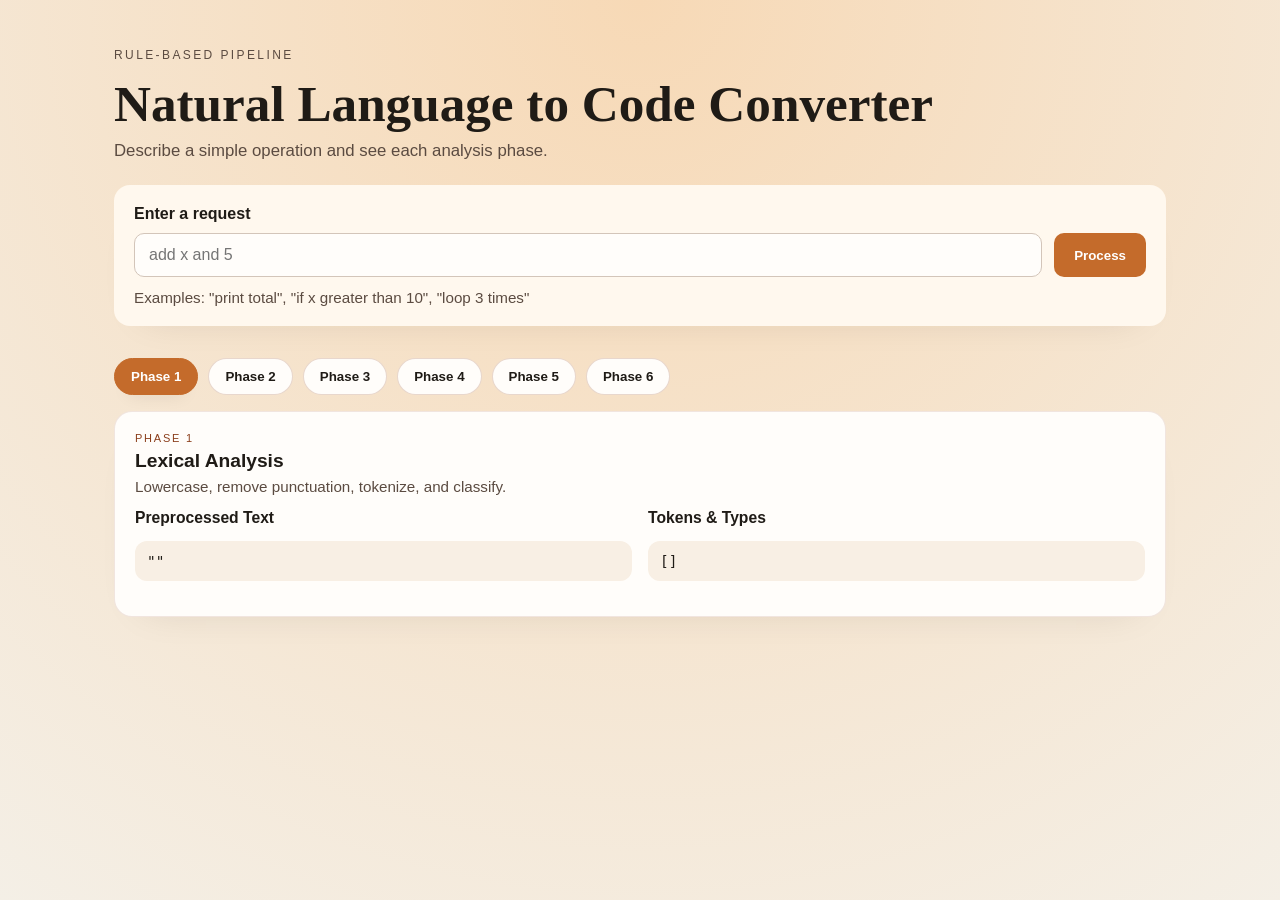
==== frontend/index.html @ 72171af0 "Basic Functionality" ====
<!DOCTYPE html>
<html lang="en">
  <head>
    <meta charset="UTF-8" />
    <meta name="viewport" content="width=device-width, initial-scale=1.0" />
    <title>Natural Language to Code Converter</title>
    <link rel="stylesheet" href="styles.css" />
  </head>
  <body>
    <main class="page">
      <section class="hero">
        <p class="eyebrow">Rule-Based Pipeline</p>
        <h1>Natural Language to Code Converter</h1>
        <p class="lede">Describe a simple operation and see each analysis phase.</p>
      </section>

      <section class="panel">
        <label for="sentence">Enter a request</label>
        <div class="input-row">
          <input id="sentence" type="text" placeholder="add x and 5" />
          <button id="submit">Process</button>
        </div>
        <p class="hint">Examples: "print total", "if x greater than 10", "loop 3 times"</p>
      </section>

      <section class="tabs">
        <div class="tab-list" role="tablist">
          <button class="tab-button is-active" data-tab="lexical" role="tab">Phase 1</button>
          <button class="tab-button" data-tab="syntax" role="tab">Phase 2</button>
          <button class="tab-button" data-tab="semantic" role="tab">Phase 3</button>
          <button class="tab-button" data-tab="intent" role="tab">Phase 4</button>
          <button class="tab-button" data-tab="ir" role="tab">Phase 5</button>
          <button class="tab-button" data-tab="code" role="tab">Phase 6</button>
        </div>

        <div class="tab-panels">
          <article class="tab-panel is-active" data-panel="lexical" role="tabpanel">
            <header>
              <p class="step-number">Phase 1</p>
              <h2>Lexical Analysis</h2>
              <p class="step-note">Lowercase, remove punctuation, tokenize, and classify.</p>
            </header>
            <div class="step-body">
              <div>
                <h3>Preprocessed Text</h3>
                <pre id="preprocessed">""</pre>
              </div>
              <div>
                <h3>Tokens &amp; Types</h3>
                <pre id="tokens">[]</pre>
              </div>
            </div>
          </article>

          <article class="tab-panel" data-panel="syntax" role="tabpanel" hidden>
            <header>
              <p class="step-number">Phase 2</p>
              <h2>Syntax Analysis</h2>
              <p class="step-note">Validate the token sequence against grammar rules.</p>
            </header>
            <div class="step-body">
              <pre id="syntax">{}</pre>
            </div>
          </article>

          <article class="tab-panel" data-panel="semantic" role="tabpanel" hidden>
            <header>
              <p class="step-number">Phase 3</p>
              <h2>Semantic Analysis</h2>
              <p class="step-note">Check logical correctness and operand consistency.</p>
            </header>
            <div class="step-body">
              <pre id="semantic">{}</pre>
            </div>
          </article>

          <article class="tab-panel" data-panel="intent" role="tabpanel" hidden>
            <header>
              <p class="step-number">Phase 4</p>
              <h2>Intent &amp; Entity Extraction</h2>
              <p class="step-note">Derive intent and extract variables and numbers.</p>
            </header>
            <div class="step-body">
              <pre id="intent">{}</pre>
            </div>
          </article>

          <article class="tab-panel" data-panel="ir" role="tabpanel" hidden>
            <header>
              <p class="step-number">Phase 5</p>
              <h2>Intermediate Representation (IR)</h2>
              <p class="step-note">Language-agnostic instructions derived from intent.</p>
            </header>
            <div class="step-body">
              <pre id="ir">{}</pre>
            </div>
          </article>

          <article class="tab-panel" data-panel="code" role="tabpanel" hidden>
            <header>
              <p class="step-number">Phase 6</p>
              <h2>Python Code Generation</h2>
              <p class="step-note">Rule-based translation from IR to Python.</p>
            </header>
            <div class="step-body">
              <pre id="code" class="code-block"></pre>
            </div>
          </article>
        </div>
      </section>
    </main>

    <script src="app.js"></script>
  </body>
</html>
---- frontend/styles.css ----
:root {
  color-scheme: light;
  --bg: #f4efe6;
  --bg-accent: #f7d9b6;
  --ink: #1f1b16;
  --ink-muted: #5b4b41;
  --card: #fff8ee;
  --accent: #c46b2b;
  --accent-dark: #8b3e1b;
  --shadow: rgba(31, 27, 22, 0.14);
}

* {
  box-sizing: border-box;
}

body {
  margin: 0;
  font-family: "Trebuchet MS", "Lucida Sans Unicode", "Lucida Grande", "Lucida Sans", sans-serif;
  background: radial-gradient(circle at top, var(--bg-accent), var(--bg));
  color: var(--ink);
  min-height: 100vh;
}

.page {
  max-width: 1100px;
  margin: 0 auto;
  padding: 48px 24px 72px;
}

.hero {
  margin-bottom: 24px;
}

.eyebrow {
  text-transform: uppercase;
  letter-spacing: 0.2em;
  font-size: 12px;
  color: var(--ink-muted);
  margin: 0 0 12px;
}

h1 {
  font-family: "Georgia", "Times New Roman", serif;
  font-size: clamp(2.4rem, 4vw, 3.4rem);
  margin: 0 0 8px;
}

.lede {
  margin: 0 0 16px;
  color: var(--ink-muted);
  font-size: 1.05rem;
}

.panel {
  background: var(--card);
  padding: 20px;
  border-radius: 16px;
  box-shadow: 0 18px 40px -30px var(--shadow);
  margin-bottom: 32px;
}

label {
  font-weight: 600;
  display: block;
  margin-bottom: 10px;
}

.input-row {
  display: flex;
  flex-wrap: wrap;
  gap: 12px;
}

input {
  flex: 1 1 280px;
  padding: 12px 14px;
  border-radius: 10px;
  border: 1px solid #d3c5b9;
  background: #fffdfa;
  font-size: 1rem;
}

button {
  padding: 12px 20px;
  border-radius: 10px;
  border: none;
  background: var(--accent);
  color: #fff;
  font-weight: 600;
  cursor: pointer;
  transition: transform 0.2s ease, box-shadow 0.2s ease;
}

button:hover {
  transform: translateY(-1px);
  box-shadow: 0 12px 18px -14px var(--shadow);
}

.hint {
  margin: 12px 0 0;
  color: var(--ink-muted);
  font-size: 0.95rem;
}


.tabs {
  display: grid;
  gap: 16px;
}

.tab-list {
  display: flex;
  flex-wrap: wrap;
  gap: 10px;
}

.tab-button {
  border-radius: 999px;
  border: 1px solid rgba(139, 62, 27, 0.2);
  background: #fffdfa;
  color: var(--ink);
  padding: 10px 16px;
  font-weight: 600;
  cursor: pointer;
  transition: all 0.2s ease;
}

.tab-button.is-active {
  background: var(--accent);
  color: #fff;
  border-color: var(--accent);
  box-shadow: 0 12px 18px -14px var(--shadow);
}

.tab-panels {
  display: grid;
}

.tab-panel {
  display: none;
  background: #fffdfa;
  border-radius: 18px;
  padding: 20px;
  box-shadow: 0 18px 40px -30px var(--shadow);
  border: 1px solid rgba(139, 62, 27, 0.12);
}

.tab-panel.is-active {
  display: block;
}

.tab-panel header {
  display: grid;
  gap: 6px;
  margin-bottom: 14px;
}

.step-number {
  margin: 0;
  text-transform: uppercase;
  letter-spacing: 0.16em;
  font-size: 11px;
  color: var(--accent-dark);
}

.step-note {
  margin: 0;
  color: var(--ink-muted);
  font-size: 0.95rem;
}

.step-body {
  display: grid;
  gap: 16px;
  grid-template-columns: repeat(auto-fit, minmax(240px, 1fr));
}

h2 {
  margin: 0;
  font-size: 1.2rem;
}

h3 {
  margin: 0 0 8px;
  font-size: 0.98rem;
}

pre {
  background: #f8efe4;
  padding: 12px;
  border-radius: 12px;
  overflow-x: auto;
  font-size: 0.9rem;
  white-space: pre-wrap;
}

.code-block {
  background: #1f1b16;
  color: #fef6ea;
  border: 1px solid rgba(255, 246, 234, 0.12);
}

@media (max-width: 720px) {
  .page {
    padding: 36px 18px 64px;
  }
}
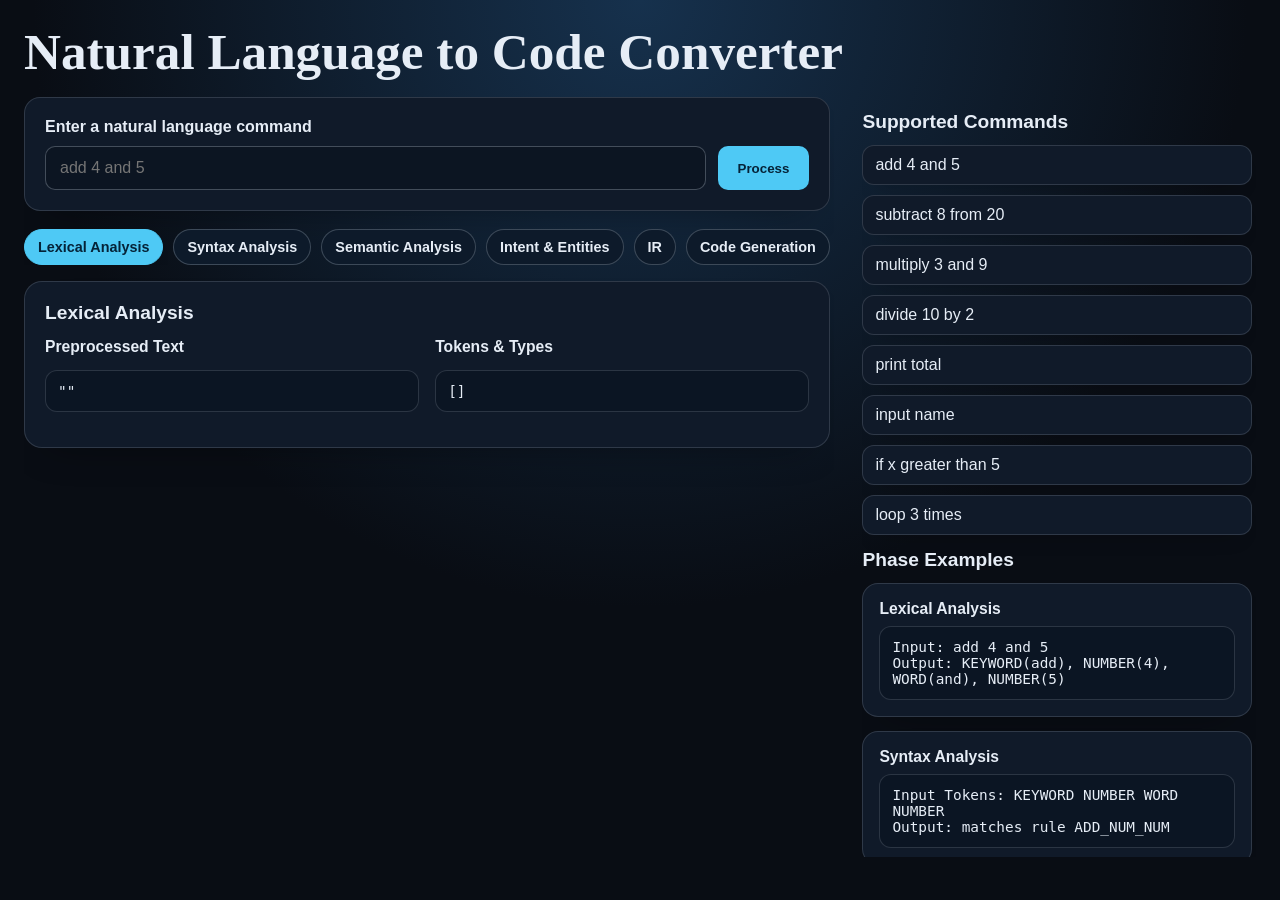
==== commit 4a17fa25: "updated changes" ====
--- a/frontend/index.html
+++ b/frontend/index.html
@@ -8,105 +8,168 @@
   </head>
   <body>
     <main class="page">
-      <section class="hero">
-        <p class="eyebrow">Rule-Based Pipeline</p>
+      <header class="topbar">
         <h1>Natural Language to Code Converter</h1>
-        <p class="lede">Describe a simple operation and see each analysis phase.</p>
-      </section>
+      </header>
 
-      <section class="panel">
-        <label for="sentence">Enter a request</label>
-        <div class="input-row">
-          <input id="sentence" type="text" placeholder="add x and 5" />
-          <button id="submit">Process</button>
-        </div>
-        <p class="hint">Examples: "print total", "if x greater than 10", "loop 3 times"</p>
-      </section>
+      <section class="workspace-layout">
+        <section class="pipeline-pane">
+          <section class="panel">
+            <label for="sentence">Enter a natural language command</label>
+            <div class="input-row">
+              <input id="sentence" type="text" placeholder="add 4 and 5" />
+              <button id="submit" type="button">Process</button>
+            </div>
+          </section>
 
-      <section class="tabs">
-        <div class="tab-list" role="tablist">
-          <button class="tab-button is-active" data-tab="lexical" role="tab">Phase 1</button>
-          <button class="tab-button" data-tab="syntax" role="tab">Phase 2</button>
-          <button class="tab-button" data-tab="semantic" role="tab">Phase 3</button>
-          <button class="tab-button" data-tab="intent" role="tab">Phase 4</button>
-          <button class="tab-button" data-tab="ir" role="tab">Phase 5</button>
-          <button class="tab-button" data-tab="code" role="tab">Phase 6</button>
-        </div>
+          <section class="tabs">
+            <div class="tab-list" role="tablist">
+              <button class="tab-button is-active" data-tab="lexical" role="tab" aria-selected="true">Lexical Analysis</button>
+              <button class="tab-button" data-tab="syntax" role="tab" aria-selected="false">Syntax Analysis</button>
+              <button class="tab-button" data-tab="semantic" role="tab" aria-selected="false">Semantic Analysis</button>
+              <button class="tab-button" data-tab="intent" role="tab" aria-selected="false">Intent &amp; Entities</button>
+              <button class="tab-button" data-tab="ir" role="tab" aria-selected="false">IR</button>
+              <button class="tab-button" data-tab="code" role="tab" aria-selected="false">Code Generation</button>
+            </div>
 
-        <div class="tab-panels">
-          <article class="tab-panel is-active" data-panel="lexical" role="tabpanel">
-            <header>
-              <p class="step-number">Phase 1</p>
-              <h2>Lexical Analysis</h2>
-              <p class="step-note">Lowercase, remove punctuation, tokenize, and classify.</p>
-            </header>
-            <div class="step-body">
-              <div>
-                <h3>Preprocessed Text</h3>
-                <pre id="preprocessed">""</pre>
-              </div>
-              <div>
-                <h3>Tokens &amp; Types</h3>
-                <pre id="tokens">[]</pre>
-              </div>
+            <div class="tab-panels">
+              <article class="tab-panel is-active" data-panel="lexical" role="tabpanel">
+                <header>
+                  <h2>Lexical Analysis</h2>
+                </header>
+                <div class="step-body">
+                  <div>
+                    <h3>Preprocessed Text</h3>
+                    <pre id="preprocessed">""</pre>
+                  </div>
+                  <div>
+                    <h3>Tokens &amp; Types</h3>
+                    <pre id="tokens">[]</pre>
+                  </div>
+                </div>
+              </article>
+
+              <article class="tab-panel" data-panel="syntax" role="tabpanel" hidden>
+                <header>
+                  <h2>Syntax Analysis</h2>
+                </header>
+                <div class="step-body">
+                  <pre id="syntax">{}</pre>
+                </div>
+              </article>
+
+              <article class="tab-panel" data-panel="semantic" role="tabpanel" hidden>
+                <header>
+                  <h2>Semantic Analysis</h2>
+                </header>
+                <div class="step-body">
+                  <pre id="semantic">{}</pre>
+                </div>
+              </article>
+
+              <article class="tab-panel" data-panel="intent" role="tabpanel" hidden>
+                <header>
+                  <h2>Intent &amp; Entity Extraction</h2>
+                </header>
+                <div class="step-body">
+                  <pre id="intent">{}</pre>
+                </div>
+              </article>
+
+              <article class="tab-panel" data-panel="ir" role="tabpanel" hidden>
+                <header>
+                  <h2>Intermediate Representation (IR)</h2>
+                </header>
+                <div class="step-body">
+                  <pre id="ir">{}</pre>
+                </div>
+              </article>
+
+              <article class="tab-panel" data-panel="code" role="tabpanel" hidden>
+                <header class="code-panel-header">
+                  <h2>Python Code Generation</h2>
+                  <div class="code-tools">
+                    <button id="copy-code" class="copy-button" type="button">Copy Code</button>
+                    <span id="copy-status" class="copy-status" aria-live="polite"></span>
+                  </div>
+                </header>
+                <div class="step-body">
+                  <pre id="code" class="code-block"></pre>
+                </div>
+              </article>
             </div>
-          </article>
+          </section>
+        </section>
 
-          <article class="tab-panel" data-panel="syntax" role="tabpanel" hidden>
-            <header>
-              <p class="step-number">Phase 2</p>
-              <h2>Syntax Analysis</h2>
-              <p class="step-note">Validate the token sequence against grammar rules.</p>
-            </header>
-            <div class="step-body">
-              <pre id="syntax">{}</pre>
+        <aside class="guide-pane">
+          <section class="guide-section">
+            <h2>Supported Commands</h2>
+            <div class="command-list">
+              <p>add 4 and 5</p>
+              <p>subtract 8 from 20</p>
+              <p>multiply 3 and 9</p>
+              <p>divide 10 by 2</p>
+              <p>print total</p>
+              <p>input name</p>
+              <p>if x greater than 5</p>
+              <p>loop 3 times</p>
             </div>
-          </article>
+          </section>
 
-          <article class="tab-panel" data-panel="semantic" role="tabpanel" hidden>
-            <header>
-              <p class="step-number">Phase 3</p>
-              <h2>Semantic Analysis</h2>
-              <p class="step-note">Check logical correctness and operand consistency.</p>
-            </header>
-            <div class="step-body">
-              <pre id="semantic">{}</pre>
+          <section class="guide-section">
+            <h2>Phase Examples</h2>
+            <div class="guide-grid">
+              <article class="guide-card">
+                <h3>Lexical Analysis</h3>
+                <pre>Input: add 4 and 5
+Output: KEYWORD(add), NUMBER(4), WORD(and), NUMBER(5)</pre>
+              </article>
+
+              <article class="guide-card">
+                <h3>Syntax Analysis</h3>
+                <pre>Input Tokens: KEYWORD NUMBER WORD NUMBER
+Output: matches rule ADD_NUM_NUM</pre>
+              </article>
+
+              <article class="guide-card">
+                <h3>Semantic Analysis</h3>
+                <pre>Input: rule + tokens
+Output: valid = true, message = semantic checks passed</pre>
+              </article>
+
+              <article class="guide-card">
+                <h3>Intent and Entities</h3>
+                <pre>Input: add 4 and 5
+Output: intent = add, entities = [4, 5]</pre>
+              </article>
+
+              <article class="guide-card">
+                <h3>Intermediate Representation</h3>
+                <pre>Input: add 4 and 5
+Output: {
+  "instructions": [
+    {
+      "type": "arithmetic",
+      "operation": "add",
+      "operands": [
+        "4",
+        "5"
+      ],
+      "result": "result"
+    }
+  ]
+}</pre>
+              </article>
+
+              <article class="guide-card">
+                <h3>Code Generation</h3>
+                <pre>Input: IR add operation
+Output: result = 4 + 5
+print(result)</pre>
+              </article>
             </div>
-          </article>
-
-          <article class="tab-panel" data-panel="intent" role="tabpanel" hidden>
-            <header>
-              <p class="step-number">Phase 4</p>
-              <h2>Intent &amp; Entity Extraction</h2>
-              <p class="step-note">Derive intent and extract variables and numbers.</p>
-            </header>
-            <div class="step-body">
-              <pre id="intent">{}</pre>
-            </div>
-          </article>
-
-          <article class="tab-panel" data-panel="ir" role="tabpanel" hidden>
-            <header>
-              <p class="step-number">Phase 5</p>
-              <h2>Intermediate Representation (IR)</h2>
-              <p class="step-note">Language-agnostic instructions derived from intent.</p>
-            </header>
-            <div class="step-body">
-              <pre id="ir">{}</pre>
-            </div>
-          </article>
-
-          <article class="tab-panel" data-panel="code" role="tabpanel" hidden>
-            <header>
-              <p class="step-number">Phase 6</p>
-              <h2>Python Code Generation</h2>
-              <p class="step-note">Rule-based translation from IR to Python.</p>
-            </header>
-            <div class="step-body">
-              <pre id="code" class="code-block"></pre>
-            </div>
-          </article>
-        </div>
+          </section>
+        </aside>
       </section>
     </main>
 
--- a/frontend/styles.css
+++ b/frontend/styles.css
@@ -1,13 +1,13 @@
 :root {
-  color-scheme: light;
-  --bg: #f4efe6;
-  --bg-accent: #f7d9b6;
-  --ink: #1f1b16;
-  --ink-muted: #5b4b41;
-  --card: #fff8ee;
-  --accent: #c46b2b;
-  --accent-dark: #8b3e1b;
-  --shadow: rgba(31, 27, 22, 0.14);
+  color-scheme: dark;
+  --bg: #090d14;
+  --bg-accent: #132338;
+  --ink: #e6edf6;
+  --ink-muted: #9fb1c7;
+  --card: #101a29;
+  --accent: #4ec9f5;
+  --accent-dark: #82ddff;
+  --shadow: rgba(0, 0, 0, 0.45);
 }
 
 * {
@@ -17,27 +17,21 @@
 body {
   margin: 0;
   font-family: "Trebuchet MS", "Lucida Sans Unicode", "Lucida Grande", "Lucida Sans", sans-serif;
-  background: radial-gradient(circle at top, var(--bg-accent), var(--bg));
+  background: radial-gradient(circle at top, #16314d 0%, var(--bg) 55%);
   color: var(--ink);
   min-height: 100vh;
+  overflow: hidden;
 }
 
 .page {
-  max-width: 1100px;
+  max-width: 1360px;
   margin: 0 auto;
-  padding: 48px 24px 72px;
-}
-
-.hero {
-  margin-bottom: 24px;
-}
-
-.eyebrow {
-  text-transform: uppercase;
-  letter-spacing: 0.2em;
-  font-size: 12px;
-  color: var(--ink-muted);
-  margin: 0 0 12px;
+  padding: 22px 24px;
+  height: 100vh;
+}
+
+.topbar {
+  margin-bottom: 16px;
 }
 
 h1 {
@@ -46,6 +40,21 @@
   margin: 0 0 8px;
 }
 
+.workspace-layout {
+  display: grid;
+  grid-template-columns: minmax(0, 1.75fr) minmax(320px, 0.85fr);
+  gap: 28px;
+  align-items: start;
+  height: calc(100vh - 140px);
+}
+
+.pipeline-pane,
+.guide-pane {
+  height: 100%;
+  overflow-y: auto;
+  padding-right: 4px;
+}
+
 .lede {
   margin: 0 0 16px;
   color: var(--ink-muted);
@@ -56,8 +65,9 @@
   background: var(--card);
   padding: 20px;
   border-radius: 16px;
-  box-shadow: 0 18px 40px -30px var(--shadow);
-  margin-bottom: 32px;
+  box-shadow: 0 18px 40px -24px var(--shadow);
+  margin-bottom: 18px;
+  border: 1px solid rgba(169, 182, 195, 0.2);
 }
 
 label {
@@ -76,8 +86,9 @@
   flex: 1 1 280px;
   padding: 12px 14px;
   border-radius: 10px;
-  border: 1px solid #d3c5b9;
-  background: #fffdfa;
+  border: 1px solid rgba(169, 182, 195, 0.35);
+  background: #0c1522;
+  color: var(--ink);
   font-size: 1rem;
 }
 
@@ -86,7 +97,7 @@
   border-radius: 10px;
   border: none;
   background: var(--accent);
-  color: #fff;
+  color: #052338;
   font-weight: 600;
   cursor: pointer;
   transition: transform 0.2s ease, box-shadow 0.2s ease;
@@ -111,26 +122,31 @@
 
 .tab-list {
   display: flex;
-  flex-wrap: wrap;
+  flex-wrap: nowrap;
   gap: 10px;
+  overflow-x: auto;
+  scrollbar-width: thin;
 }
 
 .tab-button {
   border-radius: 999px;
-  border: 1px solid rgba(139, 62, 27, 0.2);
-  background: #fffdfa;
+  border: 1px solid rgba(169, 182, 195, 0.3);
+  background: #0d1a2a;
   color: var(--ink);
-  padding: 10px 16px;
+  padding: 9px 13px;
+  font-size: 0.9rem;
   font-weight: 600;
   cursor: pointer;
   transition: all 0.2s ease;
+  white-space: nowrap;
+  flex: 0 0 auto;
 }
 
 .tab-button.is-active {
   background: var(--accent);
-  color: #fff;
+  color: #052338;
   border-color: var(--accent);
-  box-shadow: 0 12px 18px -14px var(--shadow);
+  box-shadow: 0 12px 18px -12px var(--shadow);
 }
 
 .tab-panels {
@@ -139,11 +155,11 @@
 
 .tab-panel {
   display: none;
-  background: #fffdfa;
+  background: #101a29;
   border-radius: 18px;
   padding: 20px;
-  box-shadow: 0 18px 40px -30px var(--shadow);
-  border: 1px solid rgba(139, 62, 27, 0.12);
+  box-shadow: 0 18px 40px -24px var(--shadow);
+  border: 1px solid rgba(169, 182, 195, 0.2);
 }
 
 .tab-panel.is-active {
@@ -154,6 +170,18 @@
   display: grid;
   gap: 6px;
   margin-bottom: 14px;
+}
+
+.code-panel-header {
+  display: flex;
+  align-items: center;
+  gap: 10px;
+  flex-wrap: wrap;
+}
+
+.code-panel-header .step-number,
+.code-panel-header h2 {
+  margin-right: 6px;
 }
 
 .step-number {
@@ -187,7 +215,8 @@
 }
 
 pre {
-  background: #f8efe4;
+  background: #0b1523;
+  border: 1px solid rgba(169, 182, 195, 0.2);
   padding: 12px;
   border-radius: 12px;
   overflow-x: auto;
@@ -196,13 +225,119 @@
 }
 
 .code-block {
-  background: #1f1b16;
-  color: #fef6ea;
-  border: 1px solid rgba(255, 246, 234, 0.12);
+  background: #0c131d;
+  color: #dde7f3;
+  border: 1px solid rgba(169, 182, 195, 0.28);
+}
+
+.code-tools {
+  display: flex;
+  align-items: center;
+  gap: 10px;
+  margin-left: auto;
+}
+
+.copy-button {
+  padding: 8px 14px;
+  border-radius: 8px;
+  border: none;
+  background: var(--accent);
+  color: #052338;
+  font-weight: 600;
+  cursor: pointer;
+}
+
+.copy-status {
+  font-size: 0.9rem;
+  color: var(--ink-muted);
+}
+
+#code {
+  margin-top: 0;
+}
+
+.guide-intro p {
+  margin: 8px 0 0;
+  color: var(--ink-muted);
+  line-height: 1.5;
+}
+
+.guide-section {
+  margin-top: 14px;
+}
+
+.guide-section h2 {
+  margin-bottom: 12px;
+}
+
+.guide-grid {
+  display: grid;
+  grid-template-columns: 1fr;
+  gap: 14px;
+}
+
+.guide-card {
+  background: #101a29;
+  border-radius: 16px;
+  padding: 16px;
+  border: 1px solid rgba(169, 182, 195, 0.2);
+  box-shadow: 0 18px 40px -24px var(--shadow);
+}
+
+.guide-card h3 {
+  margin-bottom: 8px;
+}
+
+.guide-card pre {
+  margin: 0;
+}
+
+.command-list {
+  display: grid;
+  gap: 10px;
+  grid-template-columns: 1fr;
+}
+
+.command-list p {
+  margin: 0;
+  background: #101a29;
+  border-radius: 12px;
+  padding: 10px 12px;
+  border: 1px solid rgba(169, 182, 195, 0.2);
+  box-shadow: 0 12px 22px -16px var(--shadow);
+}
+
+.guide-pane {
+  position: sticky;
+  top: 16px;
+  justify-self: end;
+  width: 100%;
 }
 
 @media (max-width: 720px) {
+  body {
+    overflow: auto;
+  }
+
   .page {
-    padding: 36px 18px 64px;
-  }
-}
+    padding: 20px 18px 32px;
+    height: auto;
+  }
+
+  .workspace-layout {
+    grid-template-columns: 1fr;
+    gap: 16px;
+    height: auto;
+  }
+
+  .guide-pane {
+    position: static;
+  }
+
+  .pipeline-pane,
+  .guide-pane {
+    height: auto;
+    overflow: visible;
+    padding-right: 0;
+  }
+}
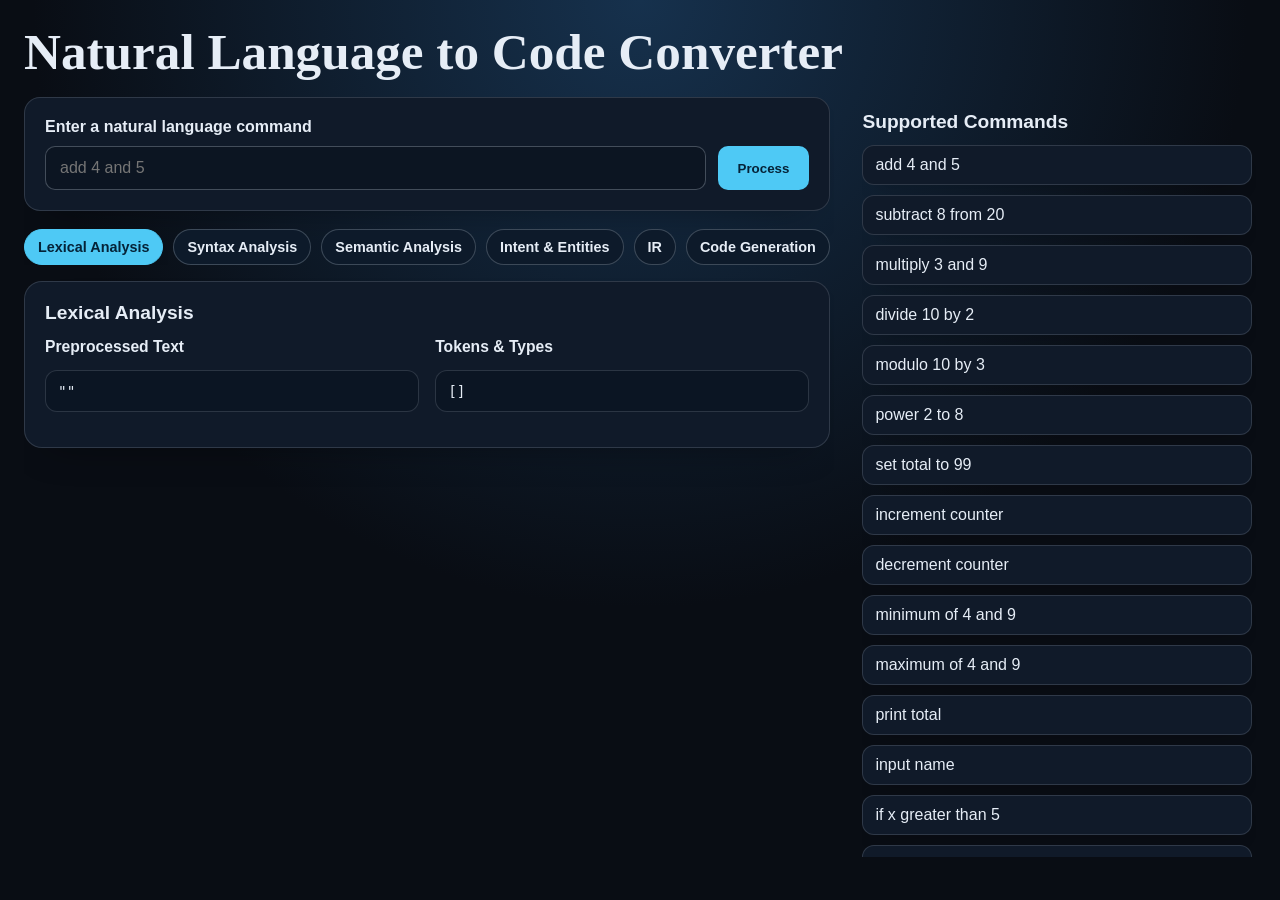
==== commit 8d0cb61e: "Add new conditional grammar rules" ====
--- a/frontend/index.html
+++ b/frontend/index.html
@@ -109,9 +109,22 @@
               <p>subtract 8 from 20</p>
               <p>multiply 3 and 9</p>
               <p>divide 10 by 2</p>
+              <p>modulo 10 by 3</p>
+              <p>power 2 to 8</p>
+              <p>set total to 99</p>
+              <p>increment counter</p>
+              <p>decrement counter</p>
+              <p>minimum of 4 and 9</p>
+              <p>maximum of 4 and 9</p>
               <p>print total</p>
               <p>input name</p>
               <p>if x greater than 5</p>
+              <p>if x less or equal to 10</p>
+              <p>if x greater than 5 else print 0</p>
+              <p>if x is greater than 10 then begin print x end else begin print y end</p>
+              <p>if x is 5 and y is 10 then print total</p>
+              <p>if x is 5 or y is 10 then print total</p>
+              <p>while counter greater than 0</p>
               <p>loop 3 times</p>
             </div>
           </section>
